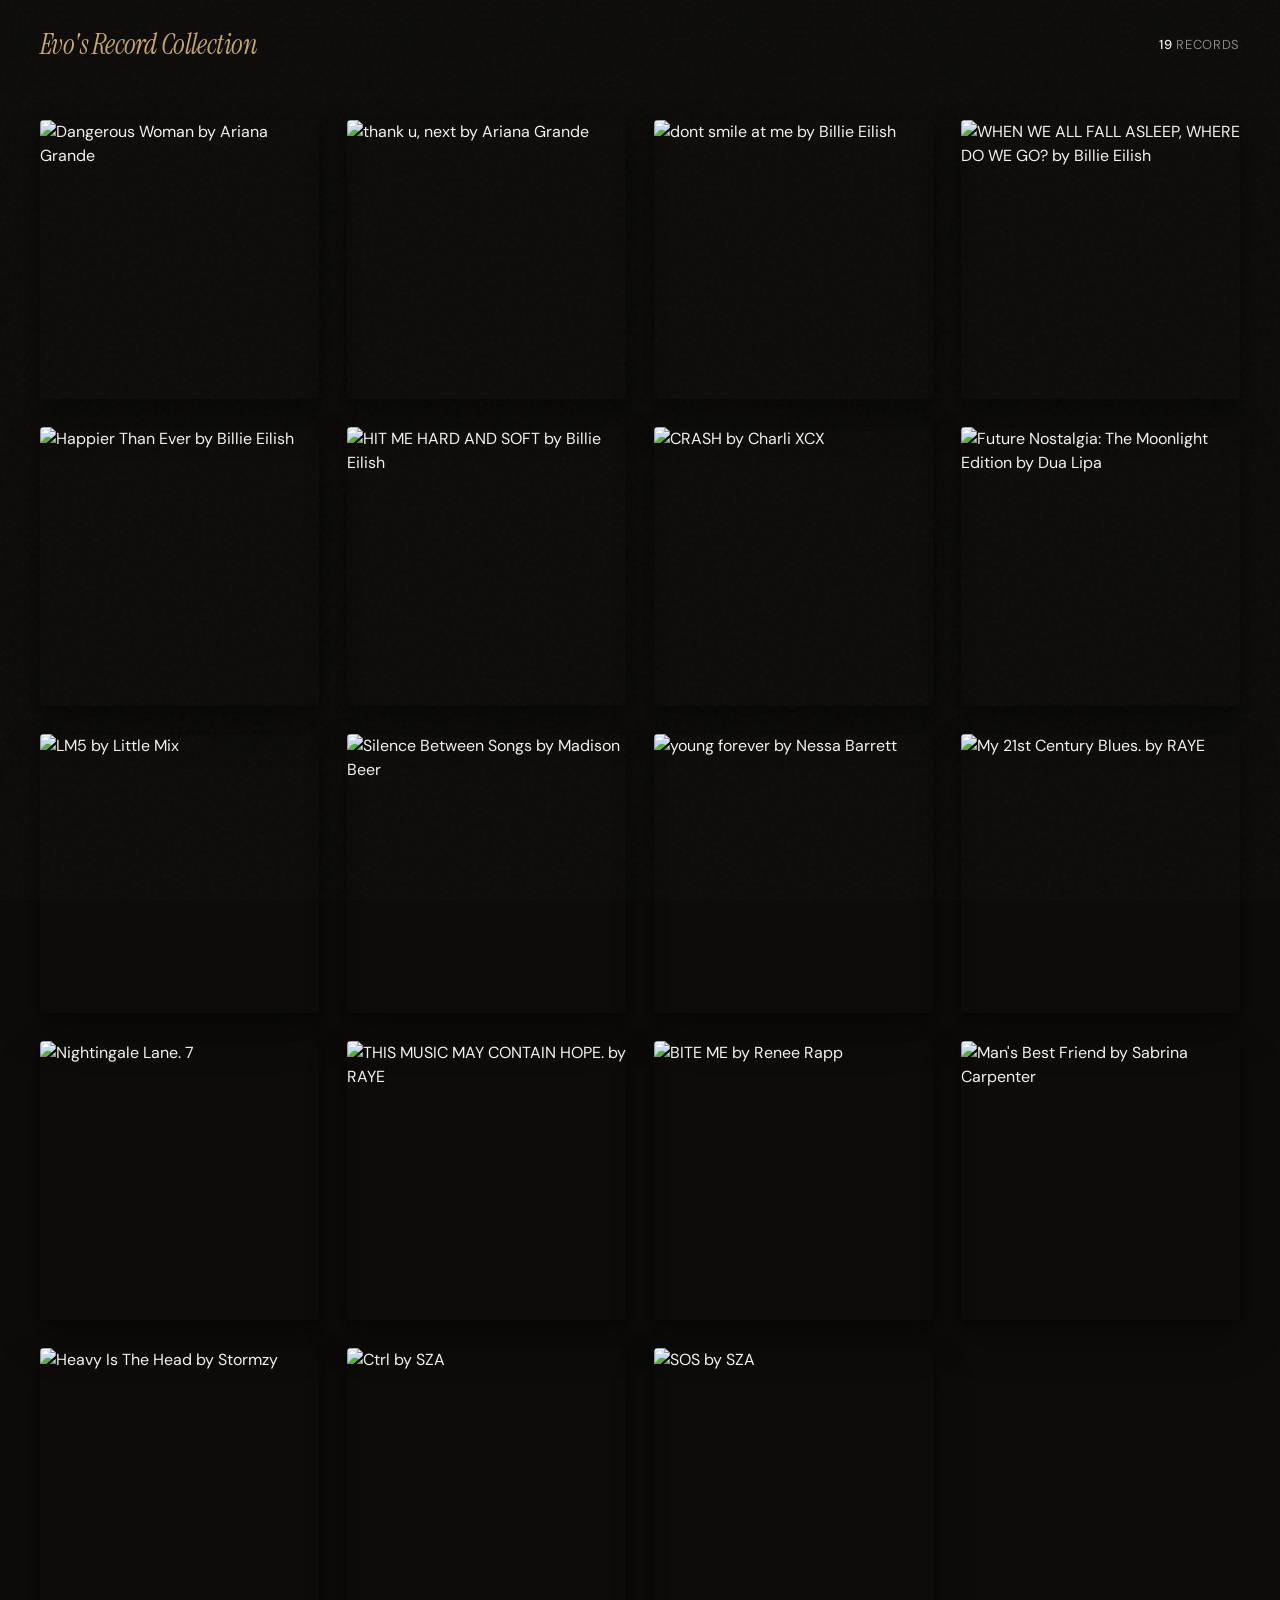
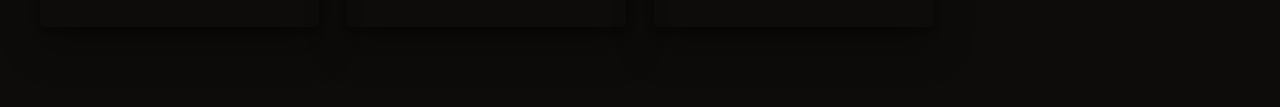
==== index.html @ be1e9108 "Initial Commit" ====
<!doctype html>
<html lang="en">
  <head>
    <meta charset="UTF-8" />
    <meta name="viewport" content="width=device-width, initial-scale=1.0" />
    <title>Wax</title>
    <link rel="stylesheet" href="styles.css" />
    <link
      rel="icon"
      href="data:image/svg+xml,<svg xmlns='http://www.w3.org/2000/svg' viewBox='0 0 100 100'><text y='.9em' font-size='90'>💿</text></svg>"
    />
  </head>
  <body>
    <header class="header">
      <div class="logo">Evo's Record Collection</div>
      <div class="record-count"><span id="count">0</span> records</div>
    </header>

    <main class="collection">
      <div class="grid" id="grid"></div>
    </main>

    <!-- Now Playing Modal -->
    <div class="now-playing-overlay" id="nowPlaying">
      <div class="now-playing">
        <div class="now-playing-cover">
          <img id="npCover" src="" alt="" />
        </div>
        <div class="now-playing-details">
          <h1 class="now-playing-title" id="npTitle"></h1>
          <p class="now-playing-artist" id="npArtist"></p>
          <p class="now-playing-year" id="npYear"></p>
        </div>
      </div>
      <span class="escape-hint">Click or press Esc to close</span>
    </div>

    <script src="app.js"></script>
  </body>
</html>
---- styles.css ----
/* ============================================
   WAX — Vinyl Collection Display
   A warm, tactile aesthetic inspired by 
   record shops and living room shelves
   ============================================ */

@import url('https://fonts.googleapis.com/css2?family=Instrument+Serif:ital@0;1&family=DM+Sans:opsz,wght@9..40,400;9..40,500&display=swap');

:root {
  /* Warm dark palette */
  --bg: #0d0c0a;
  --surface: #161412;
  --surface-elevated: #1e1b18;
  --border: #2a2622;
  
  /* Typography */
  --text: #f5f2ed;
  --text-muted: #8a857d;
  --text-dim: #5c5751;
  
  /* Accent — aged gold */
  --accent: #c9a66b;
  --accent-glow: rgba(201, 166, 107, 0.15);
  
  /* Vinyl grooves */
  --groove-1: #1a1816;
  --groove-2: #141210;
  
  /* Sizing */
  --album-size: 280px;
  --gap: 32px;
  --radius: 4px;
  
  /* Transitions */
  --ease-out: cubic-bezier(0.22, 1, 0.36, 1);
  --ease-spring: cubic-bezier(0.34, 1.56, 0.64, 1);
}

/* Responsive sizing */
@media (max-width: 1400px) {
  :root { --album-size: 240px; --gap: 28px; }
}
@media (max-width: 1100px) {
  :root { --album-size: 200px; --gap: 24px; }
}
@media (max-width: 800px) {
  :root { --album-size: 160px; --gap: 16px; }
}
@media (max-width: 500px) {
  :root { --album-size: calc(50vw - 24px); --gap: 12px; }
}

/* TV mode — bigger artwork */
@media (min-width: 1800px) {
  :root { --album-size: 320px; --gap: 40px; }
}

* {
  margin: 0;
  padding: 0;
  box-sizing: border-box;
}

html {
  scroll-behavior: smooth;
}

body {
  font-family: 'DM Sans', system-ui, sans-serif;
  background: var(--bg);
  color: var(--text);
  min-height: 100vh;
  line-height: 1.5;
  -webkit-font-smoothing: antialiased;
  overflow-x: hidden;
}

/* Subtle texture overlay */
body::before {
  content: '';
  position: fixed;
  inset: 0;
  background-image: url("data:image/svg+xml,%3Csvg viewBox='0 0 256 256' xmlns='http://www.w3.org/2000/svg'%3E%3Cfilter id='noise'%3E%3CfeTurbulence type='fractalNoise' baseFrequency='0.9' numOctaves='4' stitchTiles='stitch'/%3E%3C/filter%3E%3Crect width='100%25' height='100%25' filter='url(%23noise)'/%3E%3C/svg%3E");
  opacity: 0.03;
  pointer-events: none;
  z-index: 1000;
}

/* ============================================
   HEADER
   ============================================ */

.header {
  position: fixed;
  top: 0;
  left: 0;
  right: 0;
  z-index: 100;
  padding: 24px 40px;
  display: flex;
  justify-content: space-between;
  align-items: center;
  background: linear-gradient(to bottom, var(--bg) 0%, transparent 100%);
  pointer-events: none;
}

.header > * {
  pointer-events: auto;
}

.logo {
  font-family: 'Instrument Serif', Georgia, serif;
  font-size: 28px;
  font-style: italic;
  color: var(--accent);
  letter-spacing: -0.02em;
  user-select: none;
}

.record-count {
  font-size: 13px;
  color: var(--text-muted);
  letter-spacing: 0.05em;
  text-transform: uppercase;
}

.record-count span {
  color: var(--text);
  font-weight: 500;
}

/* ============================================
   MAIN GRID
   ============================================ */

.collection {
  padding: 120px 40px 80px;
  max-width: 1800px;
  margin: 0 auto;
}

@media (max-width: 600px) {
  .collection {
    padding: 100px 16px 60px;
  }
  .header {
    padding: 20px 16px;
  }
}

.grid {
  display: grid;
  grid-template-columns: repeat(auto-fill, minmax(var(--album-size), 1fr));
  gap: var(--gap);
}

/* ============================================
   ALBUM CARD
   ============================================ */

.album {
  position: relative;
  aspect-ratio: 1;
  cursor: pointer;
  transform-style: preserve-3d;
  perspective: 1000px;
}

.album-inner {
  position: relative;
  width: 100%;
  height: 100%;
  transition: transform 0.5s var(--ease-out);
}

.album:hover .album-inner {
  transform: scale(1.02) translateY(-4px);
}

/* Cover artwork */
.album-cover {
  position: relative;
  width: 100%;
  height: 100%;
  border-radius: var(--radius);
  overflow: hidden;
  box-shadow: 
    0 4px 12px rgba(0,0,0,0.4),
    0 20px 40px rgba(0,0,0,0.3);
  transition: box-shadow 0.5s var(--ease-out);
}

.album:hover .album-cover {
  box-shadow: 
    0 8px 24px rgba(0,0,0,0.5),
    0 30px 60px rgba(0,0,0,0.4),
    0 0 0 1px var(--border);
}

.album-cover img {
  width: 100%;
  height: 100%;
  object-fit: cover;
  transition: transform 0.6s var(--ease-out);
}

.album:hover .album-cover img {
  transform: scale(1.05);
}

/* Vinyl disc peeking out */
.vinyl-disc {
  position: absolute;
  top: 50%;
  left: 50%;
  width: 92%;
  height: 92%;
  border-radius: 50%;
  transform: translate(-50%, -50%) translateX(0%);
  opacity: 0;
  transition: 
    transform 0.6s var(--ease-out),
    opacity 0.4s var(--ease-out);
  z-index: -1;
  box-shadow: 
    inset 0 0 30px rgba(0,0,0,0.5),
    0 4px 20px rgba(0,0,0,0.4);
  overflow: hidden;
}

/* Center label */
.vinyl-disc::before {
  content: '';
  position: absolute;
  top: 50%;
  left: 50%;
  width: 28%;
  height: 28%;
  border-radius: 50%;
  background: 
    radial-gradient(circle at center, #1a1a1a 8%, transparent 8.5%),
    radial-gradient(circle at center, var(--accent) 9%, var(--surface-elevated) 9%);
  transform: translate(-50%, -50%);
  z-index: 10;
  box-shadow: 0 2px 8px rgba(0,0,0,0.3);
}

/* Grooves overlay */
.vinyl-disc::after {
  content: '';
  position: absolute;
  inset: 14%;
  border-radius: 50%;
  background: repeating-radial-gradient(
    circle at center,
    transparent 0px,
    rgba(255,255,255,0.03) 1px,
    transparent 2px
  );
  z-index: 5;
}

.album:hover .vinyl-disc {
  transform: translate(-50%, -50%) translateX(25%);
  opacity: 1;
}

/* ============================================
   VINYL STYLES
   ============================================ */

/* Classic black vinyl */
.vinyl-classic {
  background: radial-gradient(circle at center,
    transparent 13%,
    #0a0a0a 13%,
    #1a1816 50%,
    #0d0b0a 100%
  );
}

/* Translucent / See-through */
.vinyl-translucent {
  background: radial-gradient(circle at center,
    transparent 13%,
    var(--vinyl-color) 13%
  );
  opacity: 0;
}

.vinyl-translucent::after {
  background: 
    repeating-radial-gradient(
      circle at center,
      transparent 0px,
      rgba(255,255,255,0.08) 1px,
      transparent 2px
    );
}

.album:hover .vinyl-translucent {
  opacity: 0.85;
}

/* Marble / Swirl */
.vinyl-marble {
  background: radial-gradient(circle at center,
    transparent 13%,
    var(--vinyl-color) 13%
  );
  position: relative;
}

.vinyl-marble .marble-swirl {
  position: absolute;
  inset: 0;
  border-radius: 50%;
  background: 
    radial-gradient(ellipse 80% 40% at 30% 40%, var(--vinyl-color2) 0%, transparent 50%),
    radial-gradient(ellipse 60% 80% at 70% 60%, var(--vinyl-color2) 0%, transparent 40%),
    radial-gradient(ellipse 50% 30% at 50% 80%, var(--vinyl-color2) 0%, transparent 50%),
    radial-gradient(ellipse 40% 60% at 20% 70%, var(--vinyl-color2) 0%, transparent 45%);
  opacity: 0.7;
  animation: slowSpin 20s linear infinite;
}

@keyframes slowSpin {
  from { transform: rotate(0deg); }
  to { transform: rotate(360deg); }
}

/* Splatter */
.vinyl-splatter {
  background: radial-gradient(circle at center,
    transparent 13%,
    var(--vinyl-color) 13%
  );
}

.vinyl-splatter .splatter-layer {
  position: absolute;
  inset: 0;
  border-radius: 50%;
  background:
    radial-gradient(ellipse 15% 8% at 25% 35%, var(--vinyl-color2) 0%, transparent 100%),
    radial-gradient(ellipse 8% 20% at 65% 25%, var(--vinyl-color2) 0%, transparent 100%),
    radial-gradient(ellipse 12% 6% at 45% 70%, var(--vinyl-color2) 0%, transparent 100%),
    radial-gradient(ellipse 6% 15% at 75% 55%, var(--vinyl-color2) 0%, transparent 100%),
    radial-gradient(ellipse 10% 10% at 35% 55%, var(--vinyl-color2) 0%, transparent 100%),
    radial-gradient(ellipse 8% 12% at 55% 40%, var(--vinyl-color2) 0%, transparent 100%),
    radial-gradient(ellipse 5% 18% at 20% 60%, var(--vinyl-color2) 0%, transparent 100%),
    radial-gradient(ellipse 14% 7% at 80% 75%, var(--vinyl-color2) 0%, transparent 100%);
}

/* Picture disc */
.vinyl-picture {
  background: radial-gradient(circle at center,
    transparent 13%,
    #1a1a1a 13%,
    #1a1a1a 14%,
    transparent 14%
  );
  overflow: hidden;
}

.vinyl-picture .picture-layer {
  position: absolute;
  inset: 14%;
  border-radius: 50%;
  background-size: cover;
  background-position: center;
  opacity: 0.9;
}

/* Glow effect for colored vinyl */
.vinyl-glow {
  position: absolute;
  inset: -20%;
  border-radius: 50%;
  background: radial-gradient(circle at center, var(--vinyl-color) 0%, transparent 60%);
  opacity: 0;
  transition: opacity 0.4s var(--ease-out);
  z-index: -2;
  filter: blur(30px);
}

.album:hover .vinyl-glow {
  opacity: 0.3;
}

/* Info overlay */
.album-info {
  position: absolute;
  bottom: 0;
  left: 0;
  right: 0;
  padding: 60px 16px 16px;
  background: linear-gradient(to top, rgba(0,0,0,0.85) 0%, transparent 100%);
  border-radius: 0 0 var(--radius) var(--radius);
  opacity: 0;
  transform: translateY(8px);
  transition: 
    opacity 0.4s var(--ease-out),
    transform 0.4s var(--ease-out);
}

.album:hover .album-info {
  opacity: 1;
  transform: translateY(0);
}

.album-title {
  font-family: 'Instrument Serif', Georgia, serif;
  font-size: 18px;
  font-weight: 400;
  margin-bottom: 2px;
  white-space: nowrap;
  overflow: hidden;
  text-overflow: ellipsis;
}

.album-artist {
  font-size: 13px;
  color: var(--text-muted);
  white-space: nowrap;
  overflow: hidden;
  text-overflow: ellipsis;
}

.album-year {
  position: absolute;
  top: 12px;
  right: 12px;
  font-size: 11px;
  color: var(--text-dim);
  background: rgba(0,0,0,0.6);
  padding: 4px 8px;
  border-radius: 2px;
  opacity: 0;
  transition: opacity 0.3s var(--ease-out);
}

.album:hover .album-year {
  opacity: 1;
}

/* ============================================
   NOW PLAYING MODAL
   ============================================ */

.now-playing-overlay {
  position: fixed;
  inset: 0;
  background: rgba(0,0,0,0.92);
  backdrop-filter: blur(20px);
  z-index: 200;
  display: flex;
  align-items: center;
  justify-content: center;
  opacity: 0;
  visibility: hidden;
  transition: 
    opacity 0.4s var(--ease-out),
    visibility 0.4s;
  cursor: pointer;
}

.now-playing-overlay.active {
  opacity: 1;
  visibility: visible;
}

.now-playing {
  display: flex;
  flex-direction: column;
  align-items: center;
  gap: 32px;
  padding: 40px;
  max-width: 90vw;
  transform: scale(0.95) translateY(20px);
  transition: transform 0.5s var(--ease-spring);
}

.now-playing-overlay.active .now-playing {
  transform: scale(1) translateY(0);
}

.now-playing-cover {
  width: min(70vh, 70vw);
  aspect-ratio: 1;
  border-radius: 6px;
  overflow: hidden;
  box-shadow: 
    0 20px 60px rgba(0,0,0,0.6),
    0 40px 100px rgba(0,0,0,0.4);
}

.now-playing-cover img {
  width: 100%;
  height: 100%;
  object-fit: cover;
}

.now-playing-details {
  text-align: center;
}

.now-playing-title {
  font-family: 'Instrument Serif', Georgia, serif;
  font-size: clamp(24px, 4vw, 42px);
  margin-bottom: 8px;
  font-weight: 400;
}

.now-playing-artist {
  font-size: clamp(14px, 2vw, 18px);
  color: var(--text-muted);
}

.now-playing-year {
  font-size: 14px;
  color: var(--text-dim);
  margin-top: 12px;
}

/* Escape hint */
.escape-hint {
  position: absolute;
  bottom: 24px;
  font-size: 12px;
  color: var(--text-dim);
  letter-spacing: 0.1em;
  text-transform: uppercase;
}

/* ============================================
   EMPTY STATE
   ============================================ */

.empty-state {
  grid-column: 1 / -1;
  text-align: center;
  padding: 80px 20px;
  color: var(--text-muted);
}

.empty-state h2 {
  font-family: 'Instrument Serif', Georgia, serif;
  font-size: 32px;
  font-weight: 400;
  color: var(--text);
  margin-bottom: 12px;
}

.empty-state p {
  font-size: 15px;
  max-width: 400px;
  margin: 0 auto;
  line-height: 1.6;
}

.empty-state code {
  display: inline-block;
  background: var(--surface);
  padding: 2px 8px;
  border-radius: 4px;
  font-family: 'SF Mono', Consolas, monospace;
  font-size: 13px;
  margin-top: 16px;
  color: var(--accent);
}

/* ============================================
   ANIMATIONS
   ============================================ */

@keyframes fadeInUp {
  from {
    opacity: 0;
    transform: translateY(30px);
  }
  to {
    opacity: 1;
    transform: translateY(0);
  }
}

.album {
  animation: fadeInUp 0.6s var(--ease-out) backwards;
}

/* Stagger album animations */
.album:nth-child(1) { animation-delay: 0.0s; }
.album:nth-child(2) { animation-delay: 0.05s; }
.album:nth-child(3) { animation-delay: 0.1s; }
.album:nth-child(4) { animation-delay: 0.15s; }
.album:nth-child(5) { animation-delay: 0.2s; }
.album:nth-child(6) { animation-delay: 0.25s; }
.album:nth-child(7) { animation-delay: 0.3s; }
.album:nth-child(8) { animation-delay: 0.35s; }
.album:nth-child(9) { animation-delay: 0.4s; }
.album:nth-child(10) { animation-delay: 0.45s; }
.album:nth-child(11) { animation-delay: 0.5s; }
.album:nth-child(12) { animation-delay: 0.55s; }
.album:nth-child(n+13) { animation-delay: 0.6s; }

/* ============================================
   SCROLLBAR
   ============================================ */

::-webkit-scrollbar {
  width: 8px;
}

::-webkit-scrollbar-track {
  background: var(--bg);
}

::-webkit-scrollbar-thumb {
  background: var(--border);
  border-radius: 4px;
}

::-webkit-scrollbar-thumb:hover {
  background: var(--text-dim);
}

/* ============================================
   SELECTION
   ============================================ */

::selection {
  background: var(--accent);
  color: var(--bg);
}
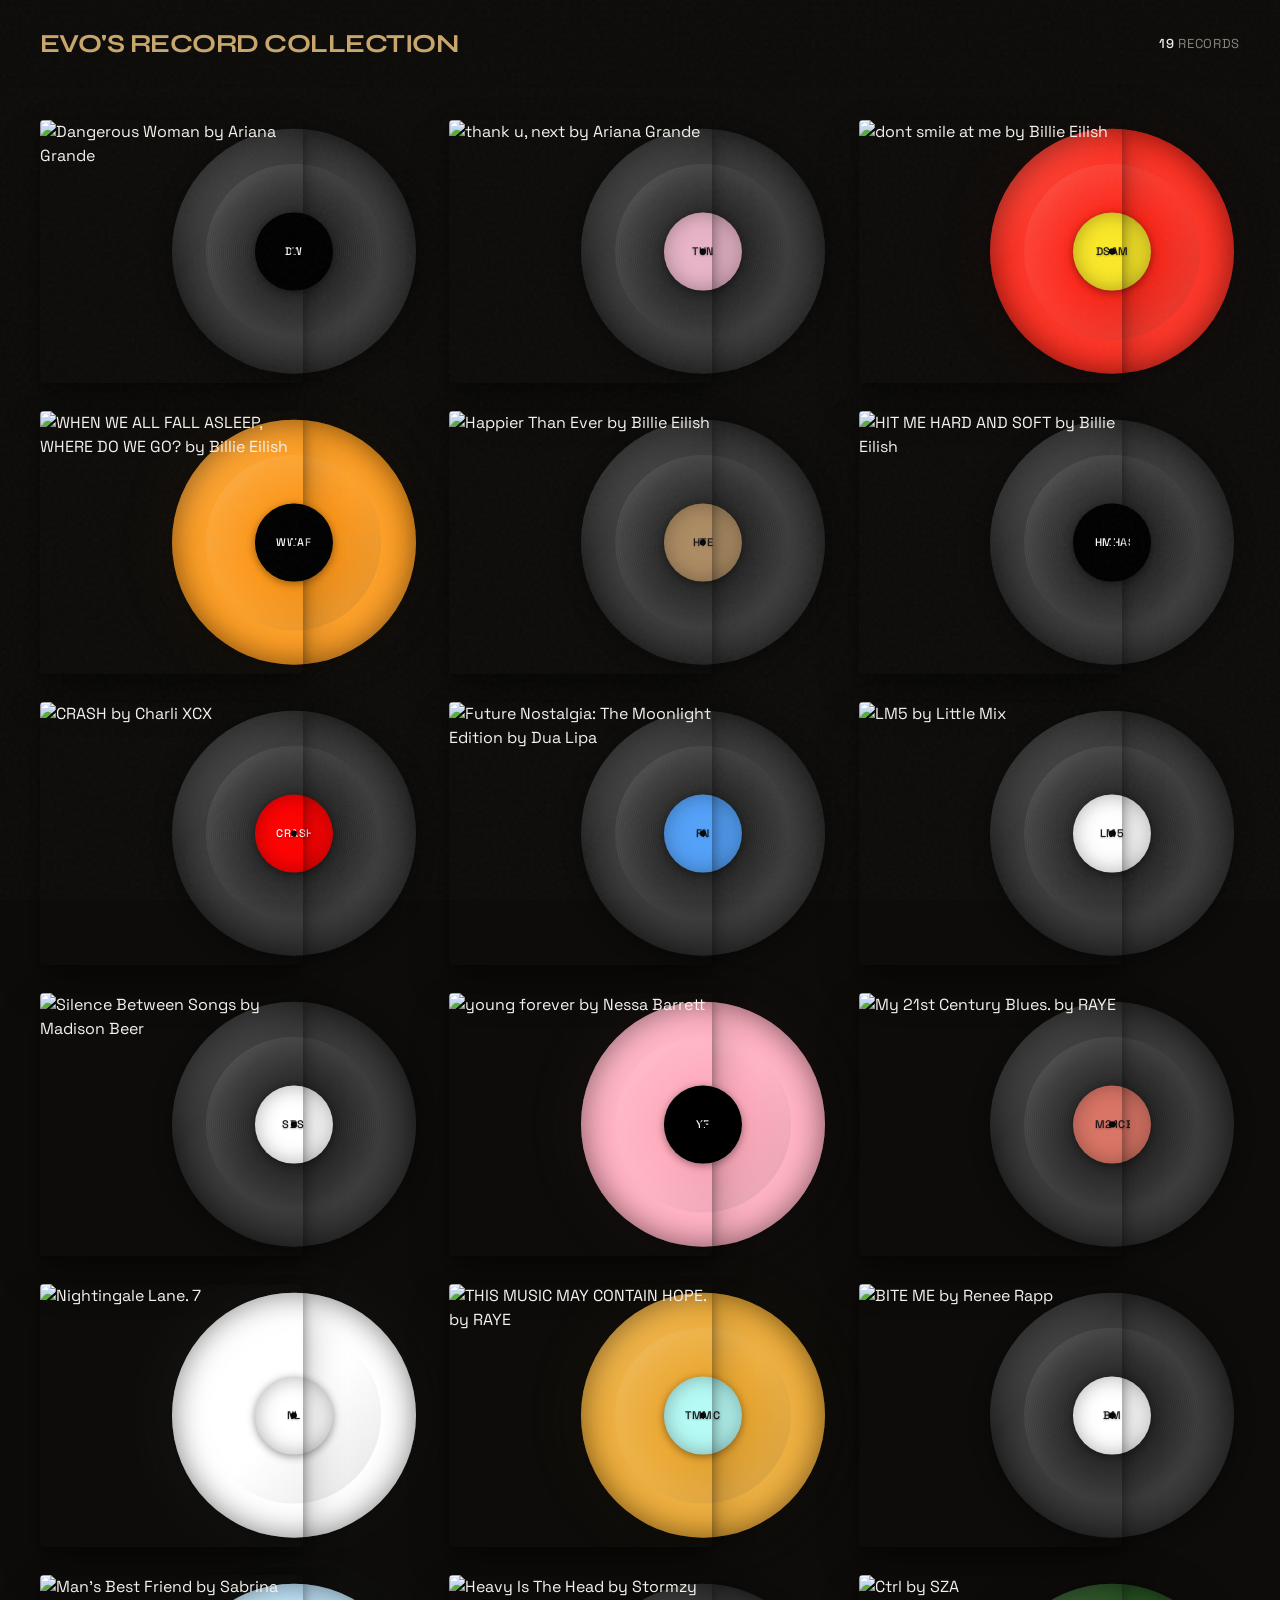
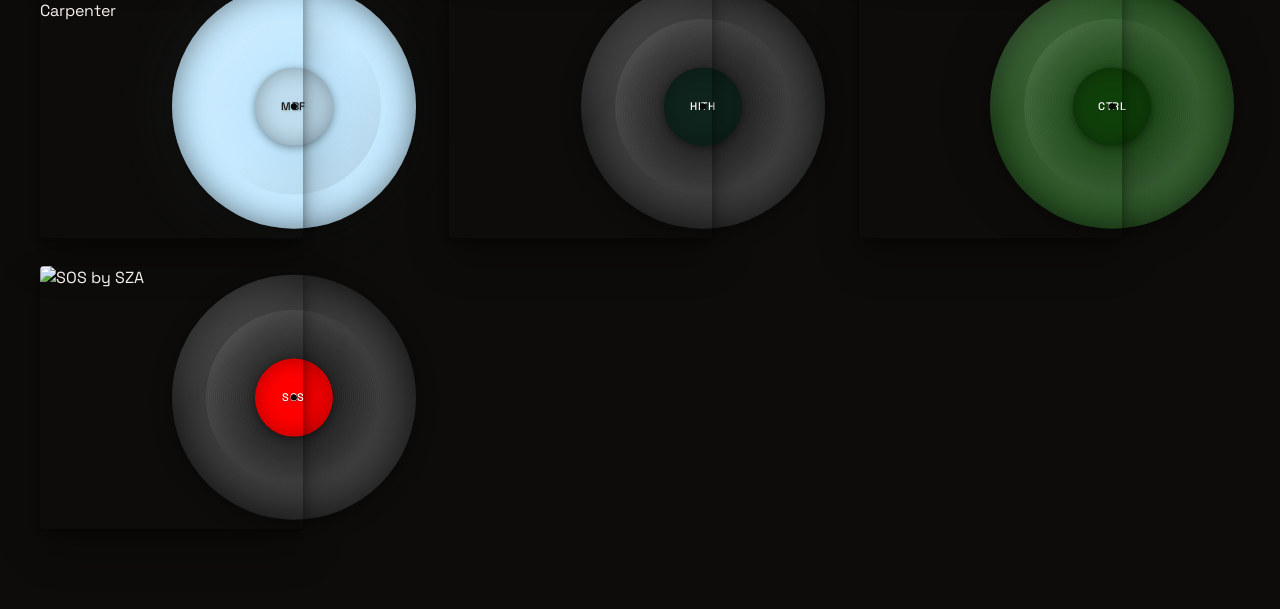
==== commit de282780: "Complete collection" ====
--- a/index.html
+++ b/index.html
@@ -3,7 +3,7 @@
   <head>
     <meta charset="UTF-8" />
     <meta name="viewport" content="width=device-width, initial-scale=1.0" />
-    <title>Wax</title>
+    <title>Collection</title>
     <link rel="stylesheet" href="styles.css" />
     <link
       rel="icon"
--- a/styles.css
+++ b/styles.css
@@ -4,7 +4,7 @@
    record shops and living room shelves
    ============================================ */
 
-@import url('https://fonts.googleapis.com/css2?family=Instrument+Serif:ital@0;1&family=DM+Sans:opsz,wght@9..40,400;9..40,500&display=swap');
+@import url('https://fonts.googleapis.com/css2?family=Space+Grotesk:wght@400;500;600;700&family=Syne:wght@400;500;600;700&display=swap');
 
 :root {
   /* Warm dark palette */
@@ -66,7 +66,7 @@
 }
 
 body {
-  font-family: 'DM Sans', system-ui, sans-serif;
+  font-family: 'Space Grotesk', system-ui, sans-serif;
   background: var(--bg);
   color: var(--text);
   min-height: 100vh;
@@ -109,12 +109,13 @@
 }
 
 .logo {
-  font-family: 'Instrument Serif', Georgia, serif;
-  font-size: 28px;
-  font-style: italic;
+  font-family: 'Syne', system-ui, sans-serif;
+  font-size: 26px;
+  font-weight: 700;
   color: var(--accent);
   letter-spacing: -0.02em;
   user-select: none;
+  text-transform: uppercase;
 }
 
 .record-count {
@@ -150,7 +151,7 @@
 
 .grid {
   display: grid;
-  grid-template-columns: repeat(auto-fill, minmax(var(--album-size), 1fr));
+  grid-template-columns: repeat(auto-fill, minmax(calc(var(--album-size) * 1.45), 1fr));
   gap: var(--gap);
 }
 
@@ -160,10 +161,14 @@
 
 .album {
   position: relative;
-  aspect-ratio: 1;
+  aspect-ratio: 1.45 / 1; /* Extra space on right for vinyl */
   cursor: pointer;
   transform-style: preserve-3d;
   perspective: 1000px;
+}
+
+.album:hover {
+  z-index: 10;
 }
 
 .album-inner {
@@ -179,8 +184,10 @@
 
 /* Cover artwork */
 .album-cover {
-  position: relative;
-  width: 100%;
+  position: absolute;
+  left: 0;
+  top: 0;
+  width: 69%; /* Square cover takes left portion */
   height: 100%;
   border-radius: var(--radius);
   overflow: hidden;
@@ -188,6 +195,7 @@
     0 4px 12px rgba(0,0,0,0.4),
     0 20px 40px rgba(0,0,0,0.3);
   transition: box-shadow 0.5s var(--ease-out);
+  z-index: 2;
 }
 
 .album:hover .album-cover {
@@ -208,41 +216,79 @@
   transform: scale(1.05);
 }
 
-/* Vinyl disc peeking out */
+/* Vinyl disc - always visible beside cover */
 .vinyl-disc {
   position: absolute;
   top: 50%;
-  left: 50%;
-  width: 92%;
-  height: 92%;
-  border-radius: 50%;
-  transform: translate(-50%, -50%) translateX(0%);
-  opacity: 0;
+  left: 34.5%; /* Starts peeking from behind cover */
+  width: 64%;
+  height: 93%;
+  border-radius: 50%;
+  transform: translateY(-50%) translateX(0%);
+  opacity: 1;
   transition: 
     transform 0.6s var(--ease-out),
     opacity 0.4s var(--ease-out);
-  z-index: -1;
+  z-index: 1;
   box-shadow: 
     inset 0 0 30px rgba(0,0,0,0.5),
     0 4px 20px rgba(0,0,0,0.4);
   overflow: hidden;
 }
 
-/* Center label */
-.vinyl-disc::before {
-  content: '';
+/* Center label - now a real element for text */
+.vinyl-label {
   position: absolute;
   top: 50%;
   left: 50%;
-  width: 28%;
-  height: 28%;
-  border-radius: 50%;
-  background: 
-    radial-gradient(circle at center, #1a1a1a 8%, transparent 8.5%),
-    radial-gradient(circle at center, var(--accent) 9%, var(--surface-elevated) 9%);
+  width: 32%;
+  height: 32%;
+  border-radius: 50%;
+  background: var(--label-color, #1a1a1a);
   transform: translate(-50%, -50%);
   z-index: 10;
-  box-shadow: 0 2px 8px rgba(0,0,0,0.3);
+  box-shadow: 
+    0 2px 8px rgba(0,0,0,0.4),
+    inset 0 0 20px rgba(0,0,0,0.3);
+  display: flex;
+  flex-direction: column;
+  align-items: center;
+  justify-content: center;
+  padding: 8%;
+  text-align: center;
+  overflow: hidden;
+}
+
+/* Spindle hole */
+.vinyl-label::before {
+  content: '';
+  position: absolute;
+  top: 50%;
+  left: 50%;
+  width: 8%;
+  height: 8%;
+  border-radius: 50%;
+  background: #0a0a0a;
+  transform: translate(-50%, -50%);
+  box-shadow: inset 0 1px 3px rgba(0,0,0,0.8);
+  z-index: 11;
+}
+
+.vinyl-label-text {
+  font-family: 'Space Grotesk', system-ui, sans-serif;
+  font-size: clamp(6px, 1.2vw, 11px);
+  font-weight: 500;
+  color: var(--label-text, #ffffff);
+  text-transform: uppercase;
+  letter-spacing: 0.05em;
+  line-height: 1.2;
+  max-width: 90%;
+  overflow: hidden;
+  text-overflow: ellipsis;
+  display: -webkit-box;
+  -webkit-line-clamp: 2;
+  -webkit-box-orient: vertical;
+  text-shadow: 0 1px 2px rgba(0,0,0,0.3);
 }
 
 /* Grooves overlay */
@@ -260,23 +306,67 @@
   z-index: 5;
 }
 
+/* Light reflection on vinyl */
+.vinyl-reflection {
+  position: absolute;
+  inset: 0;
+  border-radius: 50%;
+  background: linear-gradient(
+    135deg,
+    rgba(255,255,255,0.15) 0%,
+    transparent 30%,
+    transparent 70%,
+    rgba(255,255,255,0.05) 100%
+  );
+  z-index: 6;
+  pointer-events: none;
+}
+
 .album:hover .vinyl-disc {
-  transform: translate(-50%, -50%) translateX(25%);
-  opacity: 1;
+  transform: translateY(-50%) translateX(15%) rotate(0deg);
+  animation: gentleSpin 6s linear infinite;
+  animation-delay: 0.5s;
+}
+
+@keyframes gentleSpin {
+  from { transform: translateY(-50%) translateX(15%) rotate(0deg); }
+  to { transform: translateY(-50%) translateX(15%) rotate(360deg); }
 }
 
 /* ============================================
    VINYL STYLES
    ============================================ */
 
-/* Classic black vinyl */
+/* Classic vinyl - uses --vinyl-color, defaults to black */
 .vinyl-classic {
   background: radial-gradient(circle at center,
     transparent 13%,
-    #0a0a0a 13%,
-    #1a1816 50%,
-    #0d0b0a 100%
+    var(--vinyl-color, #0a0a0a) 13%,
+    color-mix(in srgb, var(--vinyl-color, #1a1816) 85%, white 15%) 50%,
+    var(--vinyl-color, #0d0b0a) 100%
   );
+}
+
+/* Add sheen/reflection effect for colored classic vinyl */
+.vinyl-classic::after {
+  content: '';
+  position: absolute;
+  inset: 14%;
+  border-radius: 50%;
+  background: 
+    repeating-radial-gradient(
+      circle at center,
+      transparent 0px,
+      rgba(255,255,255,0.04) 1px,
+      transparent 2px
+    ),
+    linear-gradient(
+      135deg,
+      rgba(255,255,255,0.08) 0%,
+      transparent 50%,
+      rgba(0,0,0,0.1) 100%
+    );
+  z-index: 5;
 }
 
 /* Translucent / See-through */
@@ -375,17 +465,21 @@
 /* Glow effect for colored vinyl */
 .vinyl-glow {
   position: absolute;
-  inset: -20%;
+  top: 50%;
+  right: 0;
+  width: 70%;
+  height: 120%;
   border-radius: 50%;
   background: radial-gradient(circle at center, var(--vinyl-color) 0%, transparent 60%);
-  opacity: 0;
-  transition: opacity 0.4s var(--ease-out);
-  z-index: -2;
-  filter: blur(30px);
+  opacity: 0.25;
+  transform: translateY(-50%);
+  z-index: 0;
+  filter: blur(40px);
+  pointer-events: none;
 }
 
 .album:hover .vinyl-glow {
-  opacity: 0.3;
+  opacity: 0.5;
 }
 
 /* Info overlay */
@@ -393,7 +487,7 @@
   position: absolute;
   bottom: 0;
   left: 0;
-  right: 0;
+  width: 69%; /* Match cover width */
   padding: 60px 16px 16px;
   background: linear-gradient(to top, rgba(0,0,0,0.85) 0%, transparent 100%);
   border-radius: 0 0 var(--radius) var(--radius);
@@ -402,6 +496,7 @@
   transition: 
     opacity 0.4s var(--ease-out),
     transform 0.4s var(--ease-out);
+  z-index: 3;
 }
 
 .album:hover .album-info {
@@ -410,9 +505,9 @@
 }
 
 .album-title {
-  font-family: 'Instrument Serif', Georgia, serif;
-  font-size: 18px;
-  font-weight: 400;
+  font-family: 'Syne', system-ui, sans-serif;
+  font-size: 16px;
+  font-weight: 600;
   margin-bottom: 2px;
   white-space: nowrap;
   overflow: hidden;
@@ -430,7 +525,7 @@
 .album-year {
   position: absolute;
   top: 12px;
-  right: 12px;
+  left: calc(69% - 50px); /* Position within cover area */
   font-size: 11px;
   color: var(--text-dim);
   background: rgba(0,0,0,0.6);
@@ -438,6 +533,7 @@
   border-radius: 2px;
   opacity: 0;
   transition: opacity 0.3s var(--ease-out);
+  z-index: 4;
 }
 
 .album:hover .album-year {
@@ -506,10 +602,10 @@
 }
 
 .now-playing-title {
-  font-family: 'Instrument Serif', Georgia, serif;
+  font-family: 'Syne', system-ui, sans-serif;
   font-size: clamp(24px, 4vw, 42px);
   margin-bottom: 8px;
-  font-weight: 400;
+  font-weight: 700;
 }
 
 .now-playing-artist {
@@ -545,9 +641,9 @@
 }
 
 .empty-state h2 {
-  font-family: 'Instrument Serif', Georgia, serif;
+  font-family: 'Syne', system-ui, sans-serif;
   font-size: 32px;
-  font-weight: 400;
+  font-weight: 700;
   color: var(--text);
   margin-bottom: 12px;
 }
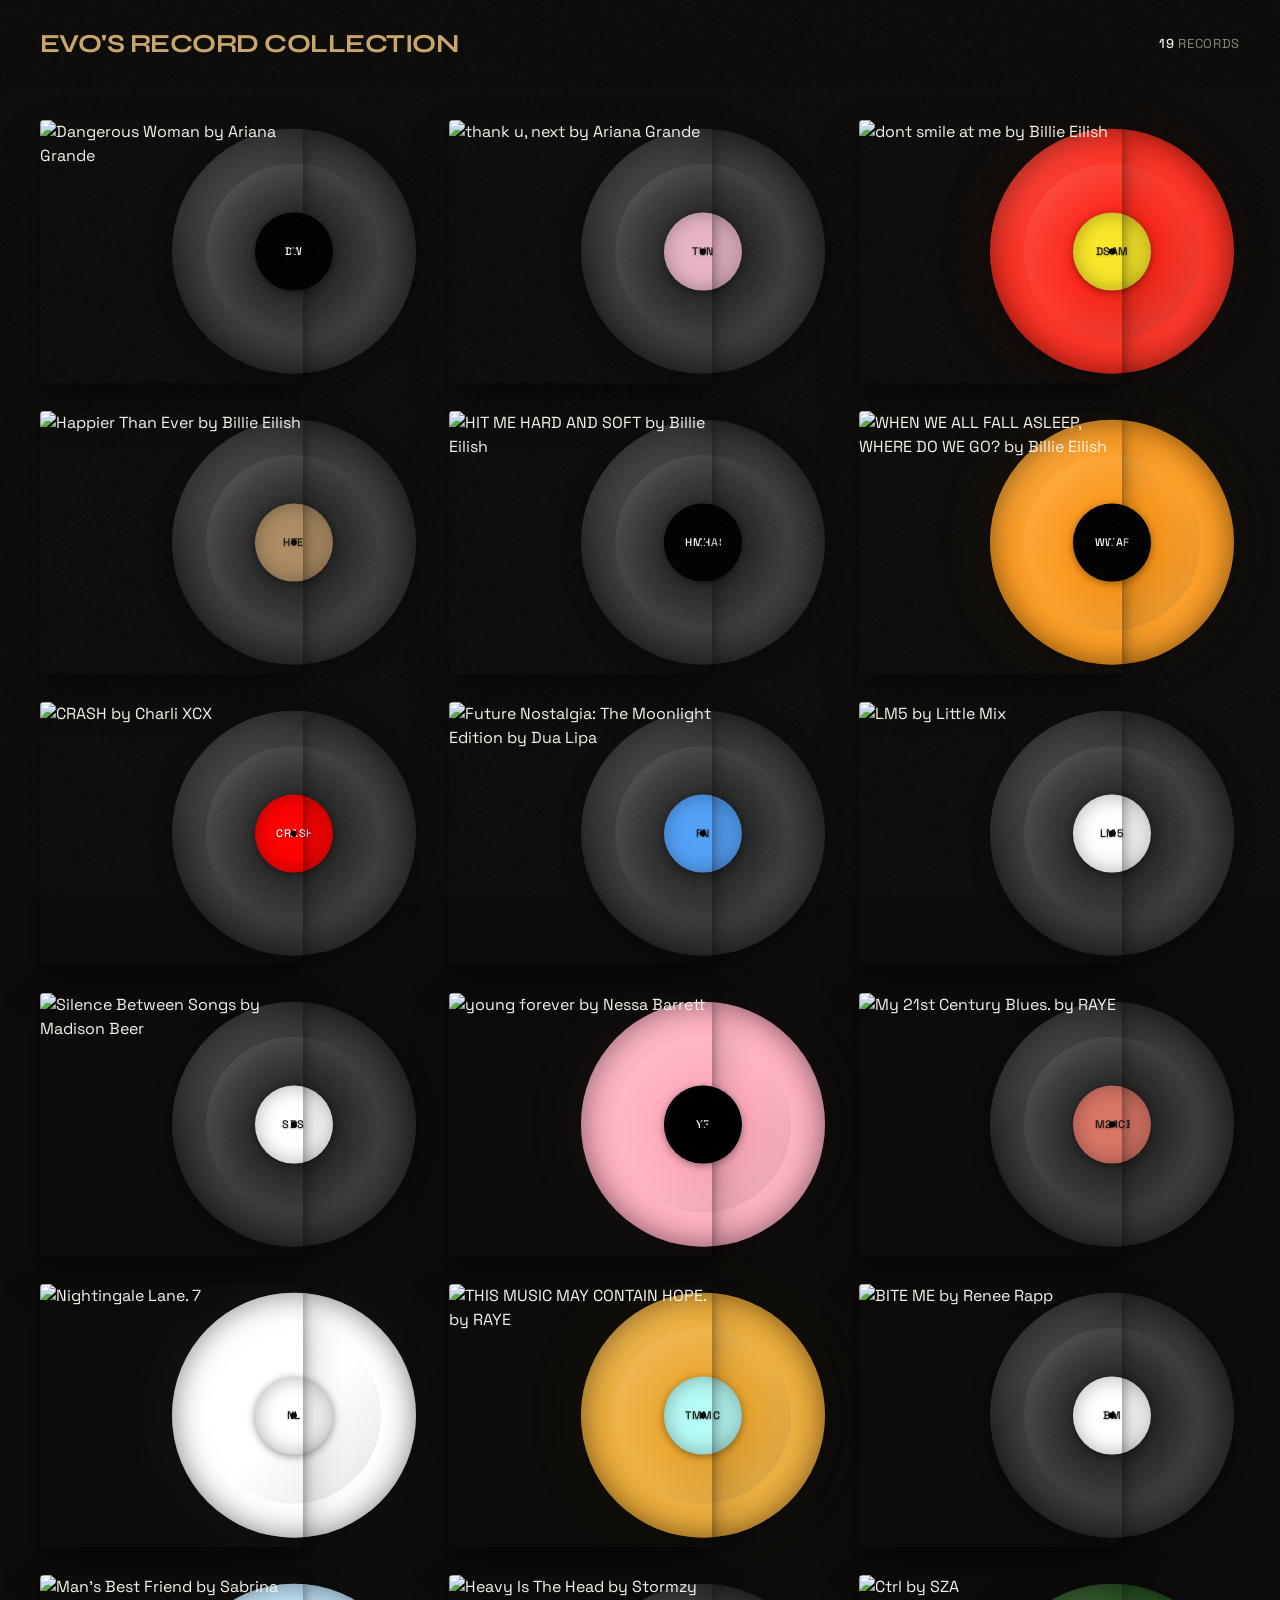
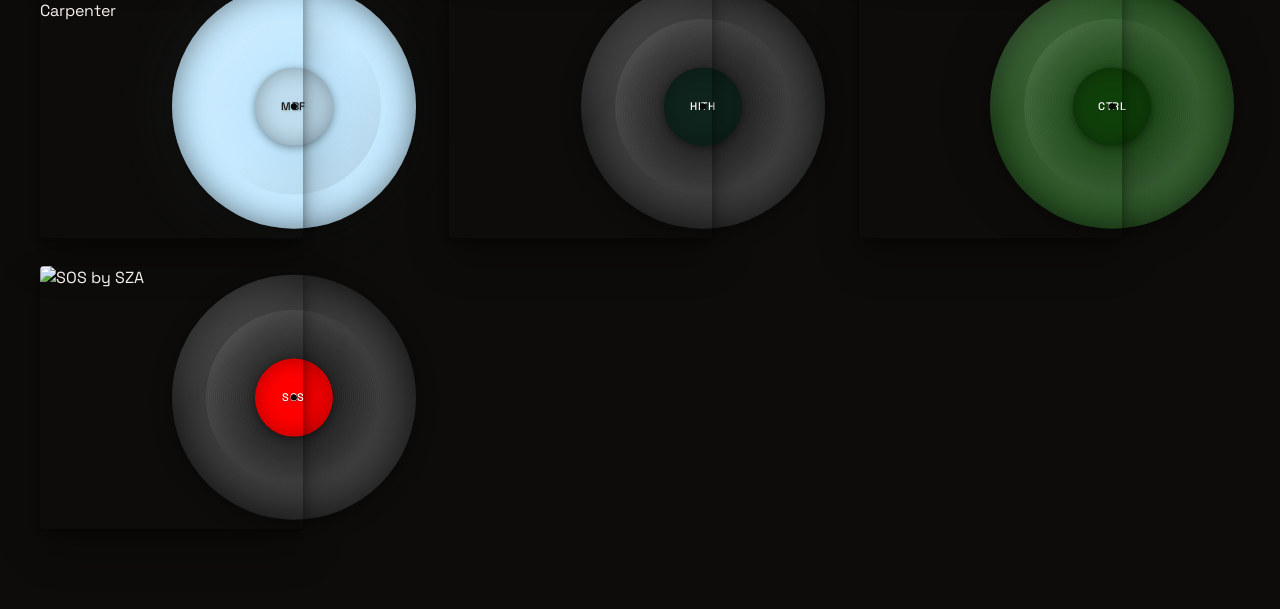
==== commit 7d5ad979: "Updated collection -> dsam" ====
--- a/index.html
+++ b/index.html
@@ -22,17 +22,24 @@
 
     <!-- Now Playing Modal -->
     <div class="now-playing-overlay" id="nowPlaying">
-      <div class="now-playing">
+      <div class="now-playing" onclick="event.stopPropagation()">
         <div class="now-playing-cover">
           <img id="npCover" src="" alt="" />
         </div>
         <div class="now-playing-details">
+          <div class="now-playing-rating" id="npRating"></div>
           <h1 class="now-playing-title" id="npTitle"></h1>
           <p class="now-playing-artist" id="npArtist"></p>
-          <p class="now-playing-year" id="npYear"></p>
+          <p class="now-playing-meta">
+            <span id="npYear"></span>
+            <span class="meta-separator" id="npGenreSeparator">•</span>
+            <span id="npGenre"></span>
+          </p>
+          <div class="now-playing-links" id="npLinks"></div>
         </div>
+        <div class="now-playing-tracklist" id="npTracklist"></div>
       </div>
-      <span class="escape-hint">Click or press Esc to close</span>
+      <span class="escape-hint">Click outside or press Esc to close • ← → to browse</span>
     </div>
 
     <script src="app.js"></script>
--- a/styles.css
+++ b/styles.css
@@ -570,9 +570,11 @@
   display: flex;
   flex-direction: column;
   align-items: center;
-  gap: 32px;
+  gap: 24px;
   padding: 40px;
   max-width: 90vw;
+  max-height: 90vh;
+  overflow-y: auto;
   transform: scale(0.95) translateY(20px);
   transition: transform 0.5s var(--ease-spring);
 }
@@ -611,12 +613,6 @@
 .now-playing-artist {
   font-size: clamp(14px, 2vw, 18px);
   color: var(--text-muted);
-}
-
-.now-playing-year {
-  font-size: 14px;
-  color: var(--text-dim);
-  margin-top: 12px;
 }
 
 /* Escape hint */
@@ -729,3 +725,205 @@
   background: var(--accent);
   color: var(--bg);
 }
+
+/* ============================================
+   ALBUM RATING BADGE
+   ============================================ */
+
+.album-rating {
+  position: absolute;
+  top: 12px;
+  left: 12px;
+  font-size: 10px;
+  color: var(--accent);
+  background: rgba(0,0,0,0.7);
+  padding: 4px 6px;
+  border-radius: 2px;
+  opacity: 0;
+  transition: opacity 0.3s var(--ease-out);
+  z-index: 4;
+  letter-spacing: 1px;
+}
+
+.album:hover .album-rating {
+  opacity: 1;
+}
+
+/* ============================================
+   NOW PLAYING — ENHANCED
+   ============================================ */
+
+.now-playing {
+  display: flex;
+  flex-direction: column;
+  align-items: center;
+  gap: 24px;
+  padding: 40px;
+  max-width: 90vw;
+  max-height: 90vh;
+  overflow-y: auto;
+  transform: scale(0.95) translateY(20px);
+  transition: transform 0.5s var(--ease-spring);
+}
+
+/* Rating stars */
+.now-playing-rating {
+  display: flex;
+  gap: 4px;
+  margin-bottom: 8px;
+}
+
+.now-playing-rating .star {
+  font-size: 20px;
+  color: var(--text-dim);
+}
+
+.now-playing-rating .star.filled {
+  color: var(--accent);
+}
+
+/* Meta info (year + genre) */
+.now-playing-meta {
+  font-size: 14px;
+  color: var(--text-dim);
+  margin-top: 8px;
+}
+
+.meta-separator {
+  margin: 0 8px;
+  opacity: 0.5;
+}
+
+/* External links */
+.now-playing-links {
+  display: flex;
+  gap: 12px;
+  margin-top: 20px;
+  flex-wrap: wrap;
+  justify-content: center;
+}
+
+.link-button {
+  display: inline-flex;
+  align-items: center;
+  gap: 8px;
+  padding: 10px 18px;
+  border-radius: 24px;
+  font-size: 13px;
+  font-weight: 500;
+  text-decoration: none;
+  transition: all 0.2s var(--ease-out);
+  cursor: pointer;
+}
+
+.link-button svg {
+  width: 18px;
+  height: 18px;
+}
+
+.link-apple {
+  background: linear-gradient(135deg, #fc3c44 0%, #e91e63 100%);
+  color: white;
+}
+
+.link-apple:hover {
+  transform: translateY(-2px);
+  box-shadow: 0 4px 20px rgba(252, 60, 68, 0.4);
+}
+
+.link-discogs {
+  background: var(--surface-elevated);
+  color: var(--text);
+  border: 1px solid var(--border);
+}
+
+.link-discogs:hover {
+  background: var(--border);
+  transform: translateY(-2px);
+}
+
+/* Tracklist */
+.now-playing-tracklist {
+  width: 100%;
+  max-width: 600px;
+  margin-top: 16px;
+}
+
+.tracklist-container {
+  display: grid;
+  grid-template-columns: repeat(auto-fit, minmax(200px, 1fr));
+  gap: 24px;
+}
+
+.tracklist-side {
+  background: var(--surface);
+  border-radius: 8px;
+  padding: 20px;
+  border: 1px solid var(--border);
+}
+
+.side-label {
+  font-family: 'Syne', system-ui, sans-serif;
+  font-size: 12px;
+  font-weight: 600;
+  color: var(--accent);
+  text-transform: uppercase;
+  letter-spacing: 0.15em;
+  margin-bottom: 12px;
+  padding-bottom: 8px;
+  border-bottom: 1px solid var(--border);
+}
+
+.track-list {
+  list-style: none;
+  counter-reset: track;
+}
+
+.track-list li {
+  counter-increment: track;
+  padding: 8px 0;
+  font-size: 14px;
+  color: var(--text-muted);
+  border-bottom: 1px solid var(--border);
+  display: flex;
+  align-items: baseline;
+  gap: 12px;
+}
+
+.track-list li:last-child {
+  border-bottom: none;
+}
+
+.track-list li::before {
+  content: counter(track);
+  font-size: 11px;
+  font-weight: 500;
+  color: var(--text-dim);
+  min-width: 16px;
+}
+
+/* Mobile adjustments for now playing */
+@media (max-width: 600px) {
+  .now-playing {
+    padding: 24px 16px;
+    gap: 16px;
+  }
+  
+  .now-playing-cover {
+    width: 85vw;
+  }
+  
+  .now-playing-links {
+    flex-direction: column;
+    width: 100%;
+  }
+  
+  .link-button {
+    justify-content: center;
+    width: 100%;
+  }
+  
+  .tracklist-container {
+    grid-template-columns: 1fr;
+  }
+}
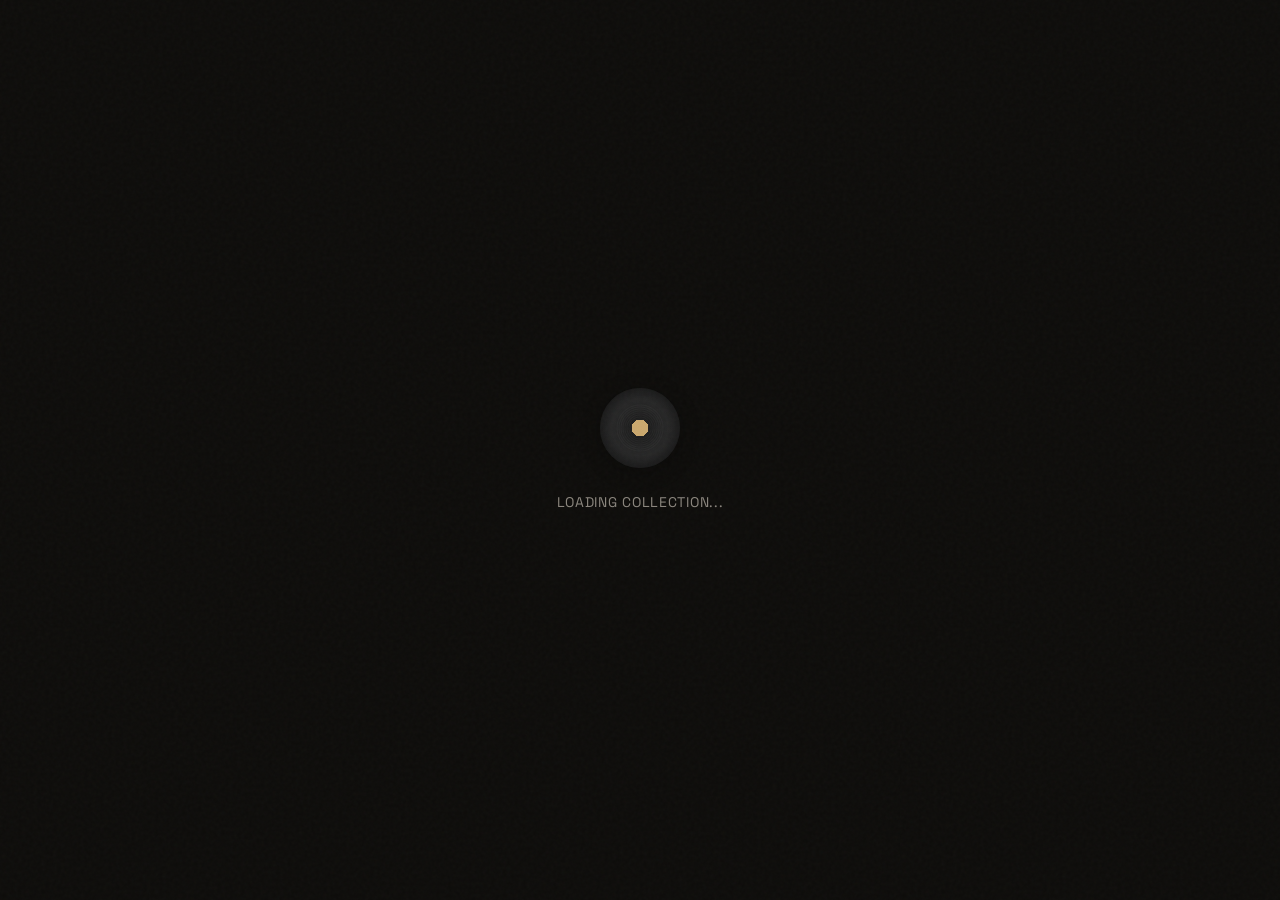
==== commit fa2fa976: "Major overhaul, no longer static" ====
--- a/index.html
+++ b/index.html
@@ -13,8 +13,27 @@
   <body>
     <header class="header">
       <div class="logo">Evo's Record Collection</div>
-      <div class="record-count"><span id="count">0</span> records</div>
+      <div class="header-right">
+        <div class="record-count"><span id="count">0</span> records</div>
+        <a href="admin.html" class="admin-link" id="adminLink" style="display: none;">
+          <svg width="18" height="18" viewBox="0 0 24 24" fill="none" stroke="currentColor" stroke-width="2">
+            <path d="M12.22 2h-.44a2 2 0 0 0-2 2v.18a2 2 0 0 1-1 1.73l-.43.25a2 2 0 0 1-2 0l-.15-.08a2 2 0 0 0-2.73.73l-.22.38a2 2 0 0 0 .73 2.73l.15.1a2 2 0 0 1 1 1.72v.51a2 2 0 0 1-1 1.74l-.15.09a2 2 0 0 0-.73 2.73l.22.38a2 2 0 0 0 2.73.73l.15-.08a2 2 0 0 1 2 0l.43.25a2 2 0 0 1 1 1.73V20a2 2 0 0 0 2 2h.44a2 2 0 0 0 2-2v-.18a2 2 0 0 1 1-1.73l.43-.25a2 2 0 0 1 2 0l.15.08a2 2 0 0 0 2.73-.73l.22-.39a2 2 0 0 0-.73-2.73l-.15-.08a2 2 0 0 1-1-1.74v-.5a2 2 0 0 1 1-1.74l.15-.09a2 2 0 0 0 .73-2.73l-.22-.38a2 2 0 0 0-2.73-.73l-.15.08a2 2 0 0 1-2 0l-.43-.25a2 2 0 0 1-1-1.73V4a2 2 0 0 0-2-2z"/>
+            <circle cx="12" cy="12" r="3"/>
+          </svg>
+          Admin
+        </a>
+      </div>
     </header>
+
+    <!-- Loading State -->
+    <div class="loading-overlay" id="loadingOverlay">
+      <div class="loading-spinner">
+        <div class="vinyl-loader">
+          <div class="vinyl-loader-disc"></div>
+        </div>
+        <p>Loading collection...</p>
+      </div>
+    </div>
 
     <main class="collection">
       <div class="grid" id="grid"></div>
@@ -42,6 +61,6 @@
       <span class="escape-hint">Click outside or press Esc to close • ← → to browse</span>
     </div>
 
-    <script src="app.js"></script>
+    <script type="module" src="app.js"></script>
   </body>
 </html>
--- a/styles.css
+++ b/styles.css
@@ -4,7 +4,7 @@
    record shops and living room shelves
    ============================================ */
 
-@import url('https://fonts.googleapis.com/css2?family=Space+Grotesk:wght@400;500;600;700&family=Syne:wght@400;500;600;700&display=swap');
+@import url("https://fonts.googleapis.com/css2?family=Space+Grotesk:wght@400;500;600;700&family=Syne:wght@400;500;600;700&display=swap");
 
 :root {
   /* Warm dark palette */
@@ -12,25 +12,25 @@
   --surface: #161412;
   --surface-elevated: #1e1b18;
   --border: #2a2622;
-  
+
   /* Typography */
   --text: #f5f2ed;
   --text-muted: #8a857d;
   --text-dim: #5c5751;
-  
+
   /* Accent — aged gold */
   --accent: #c9a66b;
   --accent-glow: rgba(201, 166, 107, 0.15);
-  
+
   /* Vinyl grooves */
   --groove-1: #1a1816;
   --groove-2: #141210;
-  
+
   /* Sizing */
   --album-size: 280px;
   --gap: 32px;
   --radius: 4px;
-  
+
   /* Transitions */
   --ease-out: cubic-bezier(0.22, 1, 0.36, 1);
   --ease-spring: cubic-bezier(0.34, 1.56, 0.64, 1);
@@ -38,21 +38,36 @@
 
 /* Responsive sizing */
 @media (max-width: 1400px) {
-  :root { --album-size: 240px; --gap: 28px; }
+  :root {
+    --album-size: 240px;
+    --gap: 28px;
+  }
 }
 @media (max-width: 1100px) {
-  :root { --album-size: 200px; --gap: 24px; }
+  :root {
+    --album-size: 200px;
+    --gap: 24px;
+  }
 }
 @media (max-width: 800px) {
-  :root { --album-size: 160px; --gap: 16px; }
+  :root {
+    --album-size: 160px;
+    --gap: 16px;
+  }
 }
 @media (max-width: 500px) {
-  :root { --album-size: calc(50vw - 24px); --gap: 12px; }
+  :root {
+    --album-size: calc(50vw - 24px);
+    --gap: 12px;
+  }
 }
 
 /* TV mode — bigger artwork */
 @media (min-width: 1800px) {
-  :root { --album-size: 320px; --gap: 40px; }
+  :root {
+    --album-size: 320px;
+    --gap: 40px;
+  }
 }
 
 * {
@@ -66,7 +81,7 @@
 }
 
 body {
-  font-family: 'Space Grotesk', system-ui, sans-serif;
+  font-family: "Space Grotesk", system-ui, sans-serif;
   background: var(--bg);
   color: var(--text);
   min-height: 100vh;
@@ -77,13 +92,96 @@
 
 /* Subtle texture overlay */
 body::before {
-  content: '';
+  content: "";
   position: fixed;
   inset: 0;
   background-image: url("data:image/svg+xml,%3Csvg viewBox='0 0 256 256' xmlns='http://www.w3.org/2000/svg'%3E%3Cfilter id='noise'%3E%3CfeTurbulence type='fractalNoise' baseFrequency='0.9' numOctaves='4' stitchTiles='stitch'/%3E%3C/filter%3E%3Crect width='100%25' height='100%25' filter='url(%23noise)'/%3E%3C/svg%3E");
   opacity: 0.03;
   pointer-events: none;
   z-index: 1000;
+}
+
+/* ============================================
+   LOADING OVERLAY
+   ============================================ */
+
+.loading-overlay {
+  position: fixed;
+  inset: 0;
+  background: var(--bg);
+  display: flex;
+  flex-direction: column;
+  align-items: center;
+  justify-content: center;
+  z-index: 500;
+  transition: opacity 0.5s var(--ease-out), visibility 0.5s;
+}
+
+.loading-overlay.hidden {
+  opacity: 0;
+  visibility: hidden;
+  pointer-events: none;
+}
+
+.loading-spinner {
+  display: flex;
+  flex-direction: column;
+  align-items: center;
+  gap: 24px;
+}
+
+.loading-spinner p {
+  font-size: 14px;
+  color: var(--text-muted);
+  letter-spacing: 0.05em;
+  text-transform: uppercase;
+}
+
+.loading-spinner.error p {
+  color: #e74c3c;
+}
+
+/* Vinyl loader animation */
+.vinyl-loader {
+  width: 80px;
+  height: 80px;
+  position: relative;
+}
+
+.vinyl-loader-disc {
+  width: 100%;
+  height: 100%;
+  border-radius: 50%;
+  background: radial-gradient(
+    circle at center,
+    var(--accent) 0%,
+    var(--accent) 15%,
+    #1a1a1a 15%,
+    #2a2a2a 50%,
+    #1a1a1a 100%
+  );
+  animation: spin 1.5s linear infinite;
+  box-shadow:
+    inset 0 0 20px rgba(0, 0, 0, 0.5),
+    0 4px 20px rgba(0, 0, 0, 0.3);
+}
+
+.vinyl-loader-disc::after {
+  content: "";
+  position: absolute;
+  inset: 20%;
+  border-radius: 50%;
+  background: repeating-radial-gradient(
+    circle at center,
+    transparent 0px,
+    rgba(255, 255, 255, 0.03) 1px,
+    transparent 2px
+  );
+}
+
+@keyframes spin {
+  from { transform: rotate(0deg); }
+  to { transform: rotate(360deg); }
 }
 
 /* ============================================
@@ -109,7 +207,7 @@
 }
 
 .logo {
-  font-family: 'Syne', system-ui, sans-serif;
+  font-family: "Syne", system-ui, sans-serif;
   font-size: 26px;
   font-weight: 700;
   color: var(--accent);
@@ -118,6 +216,13 @@
   text-transform: uppercase;
 }
 
+/* Header right container for count + admin link */
+.header-right {
+  display: flex;
+  align-items: center;
+  gap: 20px;
+}
+
 .record-count {
   font-size: 13px;
   color: var(--text-muted);
@@ -130,6 +235,30 @@
   font-weight: 500;
 }
 
+/* Admin link */
+.admin-link {
+  display: none;
+  font-size: 13px;
+  color: var(--text-dim);
+  text-decoration: none;
+  letter-spacing: 0.05em;
+  text-transform: uppercase;
+  padding: 6px 12px;
+  border: 1px solid var(--border);
+  border-radius: var(--radius);
+  transition: all 0.2s var(--ease-out);
+}
+
+.admin-link:hover {
+  color: var(--accent);
+  border-color: var(--accent);
+  background: var(--accent-glow);
+}
+
+.admin-link.visible {
+  display: inline-block;
+}
+
 /* ============================================
    MAIN GRID
    ============================================ */
@@ -147,11 +276,17 @@
   .header {
     padding: 20px 16px;
   }
+  .header-right {
+    gap: 12px;
+  }
 }
 
 .grid {
   display: grid;
-  grid-template-columns: repeat(auto-fill, minmax(calc(var(--album-size) * 1.45), 1fr));
+  grid-template-columns: repeat(
+    auto-fill,
+    minmax(calc(var(--album-size) * 1.45), 1fr)
+  );
   gap: var(--gap);
 }
 
@@ -191,18 +326,11 @@
   height: 100%;
   border-radius: var(--radius);
   overflow: hidden;
-  box-shadow: 
-    0 4px 12px rgba(0,0,0,0.4),
-    0 20px 40px rgba(0,0,0,0.3);
+  box-shadow:
+    0 4px 12px rgba(0, 0, 0, 0.4),
+    0 20px 40px rgba(0, 0, 0, 0.3);
   transition: box-shadow 0.5s var(--ease-out);
   z-index: 2;
-}
-
-.album:hover .album-cover {
-  box-shadow: 
-    0 8px 24px rgba(0,0,0,0.5),
-    0 30px 60px rgba(0,0,0,0.4),
-    0 0 0 1px var(--border);
 }
 
 .album-cover img {
@@ -226,13 +354,13 @@
   border-radius: 50%;
   transform: translateY(-50%) translateX(0%);
   opacity: 1;
-  transition: 
+  transition:
     transform 0.6s var(--ease-out),
     opacity 0.4s var(--ease-out);
   z-index: 1;
-  box-shadow: 
-    inset 0 0 30px rgba(0,0,0,0.5),
-    0 4px 20px rgba(0,0,0,0.4);
+  box-shadow:
+    inset 0 0 30px rgba(0, 0, 0, 0.5),
+    0 4px 20px rgba(0, 0, 0, 0.4);
   overflow: hidden;
 }
 
@@ -247,9 +375,9 @@
   background: var(--label-color, #1a1a1a);
   transform: translate(-50%, -50%);
   z-index: 10;
-  box-shadow: 
-    0 2px 8px rgba(0,0,0,0.4),
-    inset 0 0 20px rgba(0,0,0,0.3);
+  box-shadow:
+    0 2px 8px rgba(0, 0, 0, 0.4),
+    inset 0 0 20px rgba(0, 0, 0, 0.3);
   display: flex;
   flex-direction: column;
   align-items: center;
@@ -261,7 +389,7 @@
 
 /* Spindle hole */
 .vinyl-label::before {
-  content: '';
+  content: "";
   position: absolute;
   top: 50%;
   left: 50%;
@@ -270,12 +398,12 @@
   border-radius: 50%;
   background: #0a0a0a;
   transform: translate(-50%, -50%);
-  box-shadow: inset 0 1px 3px rgba(0,0,0,0.8);
+  box-shadow: inset 0 1px 3px rgba(0, 0, 0, 0.8);
   z-index: 11;
 }
 
 .vinyl-label-text {
-  font-family: 'Space Grotesk', system-ui, sans-serif;
+  font-family: "Space Grotesk", system-ui, sans-serif;
   font-size: clamp(6px, 1.2vw, 11px);
   font-weight: 500;
   color: var(--label-text, #ffffff);
@@ -288,19 +416,19 @@
   display: -webkit-box;
   -webkit-line-clamp: 2;
   -webkit-box-orient: vertical;
-  text-shadow: 0 1px 2px rgba(0,0,0,0.3);
+  text-shadow: 0 1px 2px rgba(0, 0, 0, 0.3);
 }
 
 /* Grooves overlay */
 .vinyl-disc::after {
-  content: '';
+  content: "";
   position: absolute;
   inset: 14%;
   border-radius: 50%;
   background: repeating-radial-gradient(
     circle at center,
     transparent 0px,
-    rgba(255,255,255,0.03) 1px,
+    rgba(255, 255, 255, 0.03) 1px,
     transparent 2px
   );
   z-index: 5;
@@ -313,24 +441,22 @@
   border-radius: 50%;
   background: linear-gradient(
     135deg,
-    rgba(255,255,255,0.15) 0%,
+    rgba(255, 255, 255, 0.15) 0%,
     transparent 30%,
     transparent 70%,
-    rgba(255,255,255,0.05) 100%
+    rgba(255, 255, 255, 0.05) 100%
   );
   z-index: 6;
   pointer-events: none;
 }
 
-.album:hover .vinyl-disc {
-  transform: translateY(-50%) translateX(15%) rotate(0deg);
-  animation: gentleSpin 6s linear infinite;
-  animation-delay: 0.5s;
-}
-
 @keyframes gentleSpin {
-  from { transform: translateY(-50%) translateX(15%) rotate(0deg); }
-  to { transform: translateY(-50%) translateX(15%) rotate(360deg); }
+  from {
+    transform: translateY(-50%) translateX(15%) rotate(0deg);
+  }
+  to {
+    transform: translateY(-50%) translateX(15%) rotate(360deg);
+  }
 }
 
 /* ============================================
@@ -339,7 +465,8 @@
 
 /* Classic vinyl - uses --vinyl-color, defaults to black */
 .vinyl-classic {
-  background: radial-gradient(circle at center,
+  background: radial-gradient(
+    circle at center,
     transparent 13%,
     var(--vinyl-color, #0a0a0a) 13%,
     color-mix(in srgb, var(--vinyl-color, #1a1816) 85%, white 15%) 50%,
@@ -349,29 +476,30 @@
 
 /* Add sheen/reflection effect for colored classic vinyl */
 .vinyl-classic::after {
-  content: '';
+  content: "";
   position: absolute;
   inset: 14%;
   border-radius: 50%;
-  background: 
+  background:
     repeating-radial-gradient(
       circle at center,
       transparent 0px,
-      rgba(255,255,255,0.04) 1px,
+      rgba(255, 255, 255, 0.04) 1px,
       transparent 2px
     ),
     linear-gradient(
       135deg,
-      rgba(255,255,255,0.08) 0%,
+      rgba(255, 255, 255, 0.08) 0%,
       transparent 50%,
-      rgba(0,0,0,0.1) 100%
+      rgba(0, 0, 0, 0.1) 100%
     );
   z-index: 5;
 }
 
 /* Translucent / See-through */
 .vinyl-translucent {
-  background: radial-gradient(circle at center,
+  background: radial-gradient(
+    circle at center,
     transparent 13%,
     var(--vinyl-color) 13%
   );
@@ -379,124 +507,134 @@
 }
 
 .vinyl-translucent::after {
-  background: 
-    repeating-radial-gradient(
-      circle at center,
-      transparent 0px,
-      rgba(255,255,255,0.08) 1px,
-      transparent 2px
-    );
+  background: repeating-radial-gradient(
+    circle at center,
+    transparent 0px,
+    rgba(255, 255, 255, 0.08) 1px,
+    transparent 2px
+  );
 }
 
 .album:hover .vinyl-translucent {
   opacity: 0.85;
 }
 
-/* Marble / Swirl */
+/* Marble vinyl */
 .vinyl-marble {
-  background: radial-gradient(circle at center,
+  background: radial-gradient(
+    circle at center,
     transparent 13%,
     var(--vinyl-color) 13%
   );
-  position: relative;
-}
-
-.vinyl-marble .marble-swirl {
+  overflow: hidden;
+}
+
+.marble-swirl {
   position: absolute;
   inset: 0;
-  border-radius: 50%;
-  background: 
-    radial-gradient(ellipse 80% 40% at 30% 40%, var(--vinyl-color2) 0%, transparent 50%),
-    radial-gradient(ellipse 60% 80% at 70% 60%, var(--vinyl-color2) 0%, transparent 40%),
-    radial-gradient(ellipse 50% 30% at 50% 80%, var(--vinyl-color2) 0%, transparent 50%),
-    radial-gradient(ellipse 40% 60% at 20% 70%, var(--vinyl-color2) 0%, transparent 45%);
+  background:
+    radial-gradient(ellipse at 30% 20%, var(--vinyl-color2) 0%, transparent 40%),
+    radial-gradient(ellipse at 70% 80%, var(--vinyl-color2) 0%, transparent 45%),
+    radial-gradient(ellipse at 60% 30%, var(--vinyl-color2) 0%, transparent 35%),
+    radial-gradient(ellipse at 20% 70%, var(--vinyl-color2) 0%, transparent 50%);
   opacity: 0.7;
-  animation: slowSpin 20s linear infinite;
-}
-
-@keyframes slowSpin {
-  from { transform: rotate(0deg); }
-  to { transform: rotate(360deg); }
-}
-
-/* Splatter */
+  animation: marbleShift 20s ease-in-out infinite;
+}
+
+@keyframes marbleShift {
+  0%, 100% { transform: rotate(0deg) scale(1); }
+  50% { transform: rotate(180deg) scale(1.1); }
+}
+
+/* Splatter vinyl */
 .vinyl-splatter {
-  background: radial-gradient(circle at center,
+  background: radial-gradient(
+    circle at center,
     transparent 13%,
     var(--vinyl-color) 13%
   );
-}
-
-.vinyl-splatter .splatter-layer {
+  overflow: hidden;
+}
+
+.splatter-layer {
   position: absolute;
   inset: 0;
-  border-radius: 50%;
   background:
-    radial-gradient(ellipse 15% 8% at 25% 35%, var(--vinyl-color2) 0%, transparent 100%),
-    radial-gradient(ellipse 8% 20% at 65% 25%, var(--vinyl-color2) 0%, transparent 100%),
-    radial-gradient(ellipse 12% 6% at 45% 70%, var(--vinyl-color2) 0%, transparent 100%),
-    radial-gradient(ellipse 6% 15% at 75% 55%, var(--vinyl-color2) 0%, transparent 100%),
-    radial-gradient(ellipse 10% 10% at 35% 55%, var(--vinyl-color2) 0%, transparent 100%),
-    radial-gradient(ellipse 8% 12% at 55% 40%, var(--vinyl-color2) 0%, transparent 100%),
-    radial-gradient(ellipse 5% 18% at 20% 60%, var(--vinyl-color2) 0%, transparent 100%),
-    radial-gradient(ellipse 14% 7% at 80% 75%, var(--vinyl-color2) 0%, transparent 100%);
+    radial-gradient(circle at 25% 25%, var(--vinyl-color2) 0%, var(--vinyl-color2) 8%, transparent 8%),
+    radial-gradient(circle at 75% 30%, var(--vinyl-color2) 0%, var(--vinyl-color2) 6%, transparent 6%),
+    radial-gradient(circle at 60% 70%, var(--vinyl-color2) 0%, var(--vinyl-color2) 10%, transparent 10%),
+    radial-gradient(circle at 30% 80%, var(--vinyl-color2) 0%, var(--vinyl-color2) 7%, transparent 7%),
+    radial-gradient(circle at 80% 75%, var(--vinyl-color2) 0%, var(--vinyl-color2) 5%, transparent 5%),
+    radial-gradient(circle at 45% 45%, var(--vinyl-color2) 0%, var(--vinyl-color2) 4%, transparent 4%),
+    radial-gradient(circle at 15% 55%, var(--vinyl-color2) 0%, var(--vinyl-color2) 6%, transparent 6%),
+    radial-gradient(circle at 85% 50%, var(--vinyl-color2) 0%, var(--vinyl-color2) 8%, transparent 8%);
+  opacity: 0.9;
 }
 
 /* Picture disc */
 .vinyl-picture {
-  background: radial-gradient(circle at center,
+  background: radial-gradient(
+    circle at center,
     transparent 13%,
     #1a1a1a 13%,
-    #1a1a1a 14%,
-    transparent 14%
+    #1a1a1a 15%,
+    transparent 15%
   );
+  border: 3px solid #1a1a1a;
   overflow: hidden;
 }
 
-.vinyl-picture .picture-layer {
-  position: absolute;
-  inset: 14%;
+.picture-layer {
+  position: absolute;
+  inset: 5%;
   border-radius: 50%;
   background-size: cover;
   background-position: center;
-  opacity: 0.9;
+  opacity: 0.95;
+  z-index: 0;
+}
+
+.vinyl-picture .vinyl-label {
+  z-index: 10;
 }
 
 /* Glow effect for colored vinyl */
 .vinyl-glow {
   position: absolute;
   top: 50%;
-  right: 0;
-  width: 70%;
-  height: 120%;
+  left: 34.5%;
+  width: 64%;
+  height: 93%;
   border-radius: 50%;
-  background: radial-gradient(circle at center, var(--vinyl-color) 0%, transparent 60%);
-  opacity: 0.25;
   transform: translateY(-50%);
+  background: var(--vinyl-color);
+  filter: blur(30px);
+  opacity: 0;
+  transition: opacity 0.5s var(--ease-out);
   z-index: 0;
-  filter: blur(40px);
   pointer-events: none;
 }
 
 .album:hover .vinyl-glow {
-  opacity: 0.5;
-}
-
-/* Info overlay */
+  opacity: 0.15;
+}
+
+/* ============================================
+   ALBUM INFO OVERLAY
+   ============================================ */
+
 .album-info {
   position: absolute;
+  left: 0;
   bottom: 0;
-  left: 0;
-  width: 69%; /* Match cover width */
-  padding: 60px 16px 16px;
-  background: linear-gradient(to top, rgba(0,0,0,0.85) 0%, transparent 100%);
+  width: 69%;
+  padding: 16px;
+  background: linear-gradient(to top, rgba(0,0,0,0.9) 0%, transparent 100%);
   border-radius: 0 0 var(--radius) var(--radius);
+  z-index: 3;
   opacity: 0;
   transform: translateY(8px);
-  transition: 
-    opacity 0.4s var(--ease-out),
-    transform 0.4s var(--ease-out);
-  z-index: 3;
+  transition: all 0.4s var(--ease-out);
 }
 
 .album:hover .album-info {
@@ -505,17 +643,19 @@
 }
 
 .album-title {
-  font-family: 'Syne', system-ui, sans-serif;
-  font-size: 16px;
+  font-family: "Syne", system-ui, sans-serif;
+  font-size: clamp(12px, 1.4vw, 16px);
   font-weight: 600;
-  margin-bottom: 2px;
+  color: var(--text);
+  line-height: 1.2;
+  margin-bottom: 4px;
   white-space: nowrap;
   overflow: hidden;
   text-overflow: ellipsis;
 }
 
 .album-artist {
-  font-size: 13px;
+  font-size: clamp(10px, 1.1vw, 13px);
   color: var(--text-muted);
   white-space: nowrap;
   overflow: hidden;
@@ -525,15 +665,15 @@
 .album-year {
   position: absolute;
   top: 12px;
-  left: calc(69% - 50px); /* Position within cover area */
+  right: calc(31% + 12px);
   font-size: 11px;
   color: var(--text-dim);
   background: rgba(0,0,0,0.6);
   padding: 4px 8px;
   border-radius: 2px;
+  z-index: 4;
   opacity: 0;
   transition: opacity 0.3s var(--ease-out);
-  z-index: 4;
 }
 
 .album:hover .album-year {
@@ -547,7 +687,7 @@
 .now-playing-overlay {
   position: fixed;
   inset: 0;
-  background: rgba(0,0,0,0.92);
+  background: rgba(0, 0, 0, 0.92);
   backdrop-filter: blur(20px);
   z-index: 200;
   display: flex;
@@ -555,7 +695,7 @@
   justify-content: center;
   opacity: 0;
   visibility: hidden;
-  transition: 
+  transition:
     opacity 0.4s var(--ease-out),
     visibility 0.4s;
   cursor: pointer;
@@ -588,9 +728,9 @@
   aspect-ratio: 1;
   border-radius: 6px;
   overflow: hidden;
-  box-shadow: 
-    0 20px 60px rgba(0,0,0,0.6),
-    0 40px 100px rgba(0,0,0,0.4);
+  box-shadow:
+    0 20px 60px rgba(0, 0, 0, 0.6),
+    0 40px 100px rgba(0, 0, 0, 0.4);
 }
 
 .now-playing-cover img {
@@ -604,7 +744,7 @@
 }
 
 .now-playing-title {
-  font-family: 'Syne', system-ui, sans-serif;
+  font-family: "Syne", system-ui, sans-serif;
   font-size: clamp(24px, 4vw, 42px);
   margin-bottom: 8px;
   font-weight: 700;
@@ -637,7 +777,7 @@
 }
 
 .empty-state h2 {
-  font-family: 'Syne', system-ui, sans-serif;
+  font-family: "Syne", system-ui, sans-serif;
   font-size: 32px;
   font-weight: 700;
   color: var(--text);
@@ -656,10 +796,30 @@
   background: var(--surface);
   padding: 2px 8px;
   border-radius: 4px;
-  font-family: 'SF Mono', Consolas, monospace;
+  font-family: "SF Mono", Consolas, monospace;
   font-size: 13px;
   margin-top: 16px;
   color: var(--accent);
+}
+
+/* Empty state link button */
+.empty-state-link {
+  display: inline-block;
+  margin-top: 20px;
+  padding: 12px 24px;
+  background: var(--accent);
+  color: var(--bg);
+  text-decoration: none;
+  border-radius: var(--radius);
+  font-weight: 600;
+  font-size: 14px;
+  letter-spacing: 0.02em;
+  transition: all 0.2s var(--ease-out);
+}
+
+.empty-state-link:hover {
+  transform: translateY(-2px);
+  box-shadow: 0 4px 20px var(--accent-glow);
 }
 
 /* ============================================
@@ -682,19 +842,45 @@
 }
 
 /* Stagger album animations */
-.album:nth-child(1) { animation-delay: 0.0s; }
-.album:nth-child(2) { animation-delay: 0.05s; }
-.album:nth-child(3) { animation-delay: 0.1s; }
-.album:nth-child(4) { animation-delay: 0.15s; }
-.album:nth-child(5) { animation-delay: 0.2s; }
-.album:nth-child(6) { animation-delay: 0.25s; }
-.album:nth-child(7) { animation-delay: 0.3s; }
-.album:nth-child(8) { animation-delay: 0.35s; }
-.album:nth-child(9) { animation-delay: 0.4s; }
-.album:nth-child(10) { animation-delay: 0.45s; }
-.album:nth-child(11) { animation-delay: 0.5s; }
-.album:nth-child(12) { animation-delay: 0.55s; }
-.album:nth-child(n+13) { animation-delay: 0.6s; }
+.album:nth-child(1) {
+  animation-delay: 0s;
+}
+.album:nth-child(2) {
+  animation-delay: 0.05s;
+}
+.album:nth-child(3) {
+  animation-delay: 0.1s;
+}
+.album:nth-child(4) {
+  animation-delay: 0.15s;
+}
+.album:nth-child(5) {
+  animation-delay: 0.2s;
+}
+.album:nth-child(6) {
+  animation-delay: 0.25s;
+}
+.album:nth-child(7) {
+  animation-delay: 0.3s;
+}
+.album:nth-child(8) {
+  animation-delay: 0.35s;
+}
+.album:nth-child(9) {
+  animation-delay: 0.4s;
+}
+.album:nth-child(10) {
+  animation-delay: 0.45s;
+}
+.album:nth-child(11) {
+  animation-delay: 0.5s;
+}
+.album:nth-child(12) {
+  animation-delay: 0.55s;
+}
+.album:nth-child(n + 13) {
+  animation-delay: 0.6s;
+}
 
 /* ============================================
    SCROLLBAR
@@ -736,7 +922,7 @@
   left: 12px;
   font-size: 10px;
   color: var(--accent);
-  background: rgba(0,0,0,0.7);
+  background: rgba(0, 0, 0, 0.7);
   padding: 4px 6px;
   border-radius: 2px;
   opacity: 0;
@@ -752,19 +938,6 @@
 /* ============================================
    NOW PLAYING — ENHANCED
    ============================================ */
-
-.now-playing {
-  display: flex;
-  flex-direction: column;
-  align-items: center;
-  gap: 24px;
-  padding: 40px;
-  max-width: 90vw;
-  max-height: 90vh;
-  overflow-y: auto;
-  transform: scale(0.95) translateY(20px);
-  transition: transform 0.5s var(--ease-spring);
-}
 
 /* Rating stars */
 .now-playing-rating {
@@ -863,7 +1036,7 @@
 }
 
 .side-label {
-  font-family: 'Syne', system-ui, sans-serif;
+  font-family: "Syne", system-ui, sans-serif;
   font-size: 12px;
   font-weight: 600;
   color: var(--accent);
@@ -908,21 +1081,21 @@
     padding: 24px 16px;
     gap: 16px;
   }
-  
+
   .now-playing-cover {
     width: 85vw;
   }
-  
+
   .now-playing-links {
     flex-direction: column;
     width: 100%;
   }
-  
+
   .link-button {
     justify-content: center;
     width: 100%;
   }
-  
+
   .tracklist-container {
     grid-template-columns: 1fr;
   }
